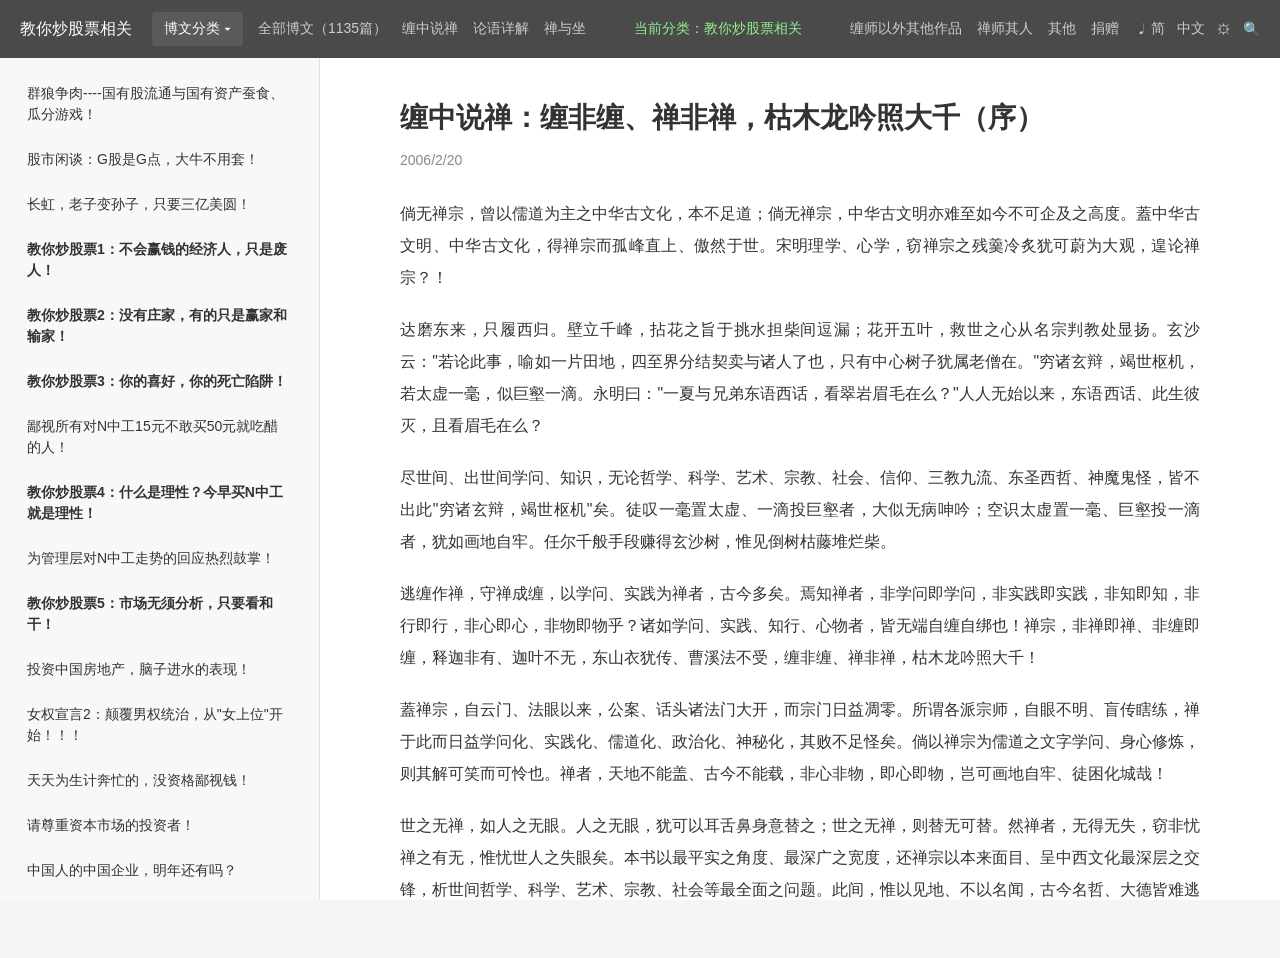
==== index.html @ 2847a3fd "Add files via upload" ====
<!DOCTYPE html>
<html lang="zh-CN">
<head>
    <meta charset="UTF-8">
    <meta name="viewport" content="width=device-width, initial-scale=1.0">
    <title>缠中说禅</title>
    <link rel="stylesheet" href="style.css">
</head>
<body>
    <div class="container">
        <header class="header">
            <div class="header-left">
                <span class="site-title" onclick="switchCategory('stock')" style="cursor:pointer">教你炒股票相关</span>
                <nav class="category-nav">
                    <div class="dropdown">
                        <button class="category-btn active">博文分类 ▾</button>
                        <div class="dropdown-content">
                            <a href="#" class="category-item" data-category="lunyu">文史哲学（《论语》详解）</a>
                            <a href="#" class="category-item" data-category="chan">缠中说禅</a>
                            <a href="#" class="category-item active" data-category="stock">教你炒股票相关</a>
                            <a href="#" class="category-item" data-category="poetry">诗词曲赋</a>
                            <a href="#" class="category-item" data-category="economy">时政经济（缠中说禅经济学）</a>
                            <a href="#" class="category-item" data-category="essay">白话杂文</a>
                            <a href="#" class="category-item" data-category="science">数理科技（缠中说禅医学）</a>
                            <a href="#" class="category-item" data-category="music">音乐艺术</a>
                            <a href="#" class="category-item" data-category="entertainment">流行娱乐</a>
                            <a href="#" class="category-item" data-category="night">那一夜，他的体液喷了我一身</a>
                        </div>
                    </div>
                    <a href="#" class="category-link">全部博文（1135篇）</a>
                    <a href="#" class="category-link" id="taggedArticlesLink">缠中说禅</a>
                    <a href="论语详解.html" class="category-link">论语详解</a>
                    <a href="禅与坐.html" class="category-link">禅与坐</a>
                </nav>
            </div>
            <div class="current-category">当前分类：<span id="category-name">教你炒股票相关</span></div>
            <div class="header-right">
                <nav class="main-nav">
                    <a href="#">缠师以外其他作品</a>
                    <a href="#">禅师其人</a>
                    <a href="#">其他</a>
                    <a href="#">捐赠</a>
                </nav>
                <div class="header-icons">
                    <span class="icon">𝅘𝅥</span>
                    <span class="icon">简</span>
                    <span class="icon">中文</span>
                    <span class="icon">⚙</span>
                    <span class="icon search-icon" id="searchToggle" style="cursor:pointer">🔍</span>
                </div>
                <div class="search-container" id="searchContainer" style="display:none;">
                    <input type="text" id="searchInput" class="search-input" placeholder="搜索文章标题或内容...">
                    <div class="search-results" id="searchResults"></div>
                </div>
            </div>
        </header>

        <div class="main-wrapper">
            <aside class="sidebar">
                <div class="article-list">
                </div>
            </aside>

            <main class="main-content">
                <article class="article">
                    <h1 class="article-title" id="article-title">缠中说禅：缠非缠、禅非禅，枯木龙吟照大千（序）</h1>
                    <div class="article-meta">2006/2/20</div>
                    <div class="article-body" id="article-body" data-wucai-content="true">
                        <p>倘无禅宗，曾以儒道为主之中华古文化，本不足道；倘无禅宗，中华古文明亦难至如今不可企及之高度。蓋中华古文明、中华古文化，得禅宗而孤峰直上、傲然于世。宋明理学、心学，窃禅宗之残羹冷炙犹可蔚为大观，遑论禅宗？！</p>
                        <p>达磨东来，只履西归。壁立千峰，拈花之旨于挑水担柴间逗漏；花开五叶，救世之心从名宗判教处显扬。玄沙云："若论此事，喻如一片田地，四至界分结契卖与诸人了也，只有中心树子犹属老僧在。"穷诸玄辩，竭世枢机，若太虚一毫，似巨壑一滴。永明曰："一夏与兄弟东语西话，看翠岩眉毛在么？"人人无始以来，东语西话、此生彼灭，且看眉毛在么？</p>
                        <p>尽世间、出世间学问、知识，无论哲学、科学、艺术、宗教、社会、信仰、三教九流、东圣西哲、神魔鬼怪，皆不出此"穷诸玄辩，竭世枢机"矣。徒叹一毫置太虚、一滴投巨壑者，大似无病呻吟；空识太虚置一毫、巨壑投一滴者，犹如画地自牢。任尔千般手段赚得玄沙树，惟见倒树枯藤堆烂柴。</p>
                        <p>逃缠作禅，守禅成缠，以学问、实践为禅者，古今多矣。焉知禅者，非学问即学问，非实践即实践，非知即知，非行即行，非心即心，非物即物乎？诸如学问、实践、知行、心物者，皆无端自缠自绑也！禅宗，非禅即禅、非缠即缠，释迦非有、迦叶不无，东山衣犹传、曹溪法不受，缠非缠、禅非禅，枯木龙吟照大千！</p>
                        <p>蓋禅宗，自云门、法眼以来，公案、话头诸法门大开，而宗门日益凋零。所谓各派宗师，自眼不明、盲传瞎练，禅于此而日益学问化、实践化、儒道化、政治化、神秘化，其败不足怪矣。倘以禅宗为儒道之文字学问、身心修炼，则其解可笑而可怜也。禅者，天地不能盖、古今不能载，非心非物，即心即物，岂可画地自牢、徒困化城哉！</p>
                        <p>世之无禅，如人之无眼。人之无眼，犹可以耳舌鼻身意替之；世之无禅，则替无可替。然禅者，无得无失，窃非忧禅之有无，惟忧世人之失眼矣。本书以最平实之角度、最深广之宽度，还禅宗以本来面目、呈中西文化最深层之交锋，析世间哲学、科学、艺术、宗教、社会等最全面之问题。此间，惟以见地、不以名闻，古今名哲、大德皆难逃检点，狮子、野狐，不辩而自辩也。</p>
                        <p>缠中说禅诗曰：</p>
                        <p>渺渺天涯渺渺秋，痴云醉日半山流。可怜一水横空去，万顷烟波不解愁。</p>
                        <p>万山风雨万山秋，浊水舂天碾地流。一叶飘然沧海日，任凭欢喜任凭愁。</p>
                        <p>一天风雨一天秋，江海生涯任水流。白鸟青山时入眼，乾坤无事落闲愁。</p>
                        <p>刹那春光刹那秋，乾坤何处不风流。眼声耳色横今古，谁赋新词谁说愁？</p>
                        <p>渺渺天涯渺渺秋，乾坤一水古今流。巫云楚雨催昏晓，半入相思半入愁。</p>
                        <p>乾坤梦入几春秋，刹那风云岁月流。剑胆琴心横浩气，须弥踏破死生愁。</p>
                        <p>一生风雨一生秋，天地虚舟清浊流。浪逐白鸥湖海梦，红尘随处入穷愁。</p>
                        <p>磕破山春复海秋，一尘天地竞风流。耳声眼色成今古，日月低昂愁底愁？</p>
                        <p>渺渺天涯渺渺秋，绮霞烟水自空流。谁怜西岭西风后，满地相思满地愁。</p>
                        <p>满城风雨满城秋，一水横空天地流。独上孤峰倾百斗，披云啸尽古今愁。</p>
                        <p>一番风雨一番秋，依旧青山枕碧流。溅血长虹贯天地，羲和鞭堕六龙愁。</p>
                        <p>万古长空春复秋，一朝风月乍星流。乱峰深处斜阳下，木落花飞愁自愁。</p>
                    </div>
                </article>

                <nav class="pagination">
                    <a href="#" class="pagination-item prev">
                        <span class="pagination-label">上一页</span>
                        <span class="pagination-title">缠中说禅：缠非缠、禅非禅，枯木龙吟照大千。（九）(2006/2/20 25:55)</span>
                    </a>
                    <a href="#" class="pagination-item next">
                        <span class="pagination-label">下一页</span>
                        <span class="pagination-title">缠中说禅：缠非缠、禅非禅，枯木龙吟照大千。（十一）(2006/2/3 20:11:20)</span>
                    </a>
                </nav>

                <div class="bottom-nav">
                    <a href="#" class="bottom-link">深入探索</a>
                    <a href="#" class="bottom-link active">回论坛</a>
                </div>
            </main>
        </div>
    </div>
    
    <!-- 右键菜单 -->
    <div id="context-menu" class="context-menu">
        <div class="context-menu-item" id="add-flag">
            <span class="context-menu-icon">🚩</span>
            添加标签
        </div>
        <div class="context-menu-item danger" id="remove-flag">
            <span class="context-menu-icon">❌</span>
            删除标签
        </div>
        <div class="context-menu-divider"></div>
        <div class="context-menu-item" id="view-flags">
            <span class="context-menu-icon">📋</span>
            查看所有标签文章
        </div>
    </div>
    
    <script src="script.js"></script>
</body>
</html>
---- style.css ----
* {
    margin: 0;
    padding: 0;
    box-sizing: border-box;
}

html, body {
    overflow-x: hidden;
    overflow-y: hidden;
    height: 100%;
}

body {
    font-family: -apple-system, BlinkMacSystemFont, "Segoe UI", Roboto, "Helvetica Neue", Arial, sans-serif;
    background-color: #f5f5f5;
    color: #333;
    overflow-x: hidden;
}

.container {
    display: flex;
    flex-direction: column;
    height: 100vh;
}

.header {
    background-color: #4a4a4a;
    color: white;
    padding: 12px 20px;
    display: flex;
    justify-content: space-between;
    align-items: center;
    box-shadow: 0 2px 4px rgba(0,0,0,0.1);
    flex-wrap: wrap;
}

.header-left {
    display: flex;
    align-items: center;
    gap: 20px;
}

.site-title {
    font-size: 16px;
    font-weight: 500;
}

.category-nav {
    display: flex;
    gap: 15px;
    align-items: center;
}

.dropdown {
    position: relative;
    display: inline-block;
}

.category-btn {
    background-color: transparent;
    color: white;
    border: none;
    padding: 8px 12px;
    font-size: 14px;
    cursor: pointer;
    border-radius: 4px;
    transition: background-color 0.2s;
}

.category-btn:hover {
    background-color: #5a5a5a;
}

.category-btn.active {
    background-color: #5a5a5a;
}

.dropdown-content {
    display: none;
    position: absolute;
    background-color: #5a5a5a;
    min-width: 280px;
    box-shadow: 0 8px 16px rgba(0,0,0,0.2);
    z-index: 1000;
    border-radius: 4px;
    top: 100%;
    left: 0;
    margin-top: -4px;
}

.dropdown:hover .dropdown-content {
    display: block;
}

.category-item:first-child {
    padding-top: 16px;
}

.category-item {
    color: white;
    padding: 12px 16px;
    text-decoration: none;
    display: block;
    font-size: 14px;
    transition: background-color 0.2s;
}

.category-item:hover {
    background-color: #6a6a6a;
}

.category-item.active {
    background-color: #7a7a7a;
    color: #90EE90;
}

.category-link {
    color: #ccc;
    text-decoration: none;
    font-size: 14px;
}

.category-link:hover,
.category-link.active {
    color: white;
}

.header-right {
    display: flex;
    align-items: center;
    gap: 20px;
}

.main-nav {
    display: flex;
    gap: 15px;
}

.main-nav a {
    color: #ccc;
    text-decoration: none;
    font-size: 14px;
}

.main-nav a:hover {
    color: white;
}

.header-icons {
    display: flex;
    gap: 12px;
    align-items: center;
}

.icon {
    cursor: pointer;
    color: #ccc;
    font-size: 14px;
}

.icon:hover {
    color: white;
}

.current-category {
    font-size: 14px;
    color: #90EE90;
}

.main-wrapper {
    display: flex;
    flex: 1;
}

.sidebar {
    width: 320px;
    background-color: #f8f8f8;
    border-right: 1px solid #e0e0e0;
    overflow-y: auto;
    height: 100vh;
    position: sticky;
    top: 0;
}

.article-list {
    padding: 15px;
}

.article-item {
    display: block;
    padding: 10px 12px;
    color: #333;
    text-decoration: none;
    font-size: 14px;
    border-radius: 4px;
    margin-bottom: 4px;
    line-height: 1.5;
}

.article-item:hover {
    background-color: #e8e8e8;
}

.article-item.active {
    background-color: #e0e0e0;
    font-weight: 500;
}

.main-content {
    flex: 1;
    padding: 40px 80px;
    background-color: white;
    min-height: 100vh;
    overflow-y: auto;
    height: 100vh;
}

.article {
    max-width: 1140px;
    margin: 0 auto;
}

.article-title {
    font-size: 28px;
    font-weight: 600;
    margin-bottom: 15px;
    line-height: 1.4;
}

.article-meta {
    color: #888;
    font-size: 14px;
    margin-bottom: 30px;
}

.article-body {
    font-size: 16px;
    line-height: 2;
}

.article-body p {
    margin-bottom: 20px;
    text-align: justify;
}

.article-body .poetry {
    text-align: center;
    line-height: 2.2;
}

.article-body .poetry p {
    text-align: center;
    margin-bottom: 10px;
}

.pagination {
    display: flex;
    justify-content: space-between;
    margin-top: 60px;
    padding-top: 30px;
    border-top: 1px solid #e0e0e0;
}

.pagination-item {
    display: flex;
    flex-direction: column;
    max-width: 45%;
    padding: 15px 20px;
    border: 1px solid #e0e0e0;
    border-radius: 6px;
    text-decoration: none;
    color: #333;
    transition: background-color 0.2s;
}

.pagination-item:hover {
    background-color: #f8f8f8;
}

.search-container {
    position: absolute;
    top: 60px;
    right: 20px;
    width: 400px;
    max-width: 90vw;
    background: white;
    border-radius: 8px;
    box-shadow: 0 4px 12px rgba(0,0,0,0.15);
    z-index: 1000;
    padding: 15px;
}

.search-input {
    width: 100%;
    padding: 12px 15px;
    font-size: 14px;
    border: 2px solid #e0e0e0;
    border-radius: 6px;
    outline: none;
    transition: border-color 0.3s;
}

.search-input:focus {
    border-color: #4a90e2;
}

.search-results {
    max-height: 500px;
    overflow-y: auto;
    margin-top: 10px;
}

.search-result-item {
    padding: 12px;
    border-bottom: 1px solid #f0f0f0;
    cursor: pointer;
    transition: background-color 0.2s;
}

.search-result-item:hover {
    background-color: #f8f9fa;
}

.search-result-item:last-child {
    border-bottom: none;
}

.search-result-title {
    font-size: 14px;
    font-weight: 500;
    color: #333;
    margin-bottom: 4px;
}

.search-result-date {
    font-size: 12px;
    color: #999;
    margin-bottom: 6px;
}

.search-result-preview {
    font-size: 12px;
    color: #666;
    line-height: 1.4;
    overflow: hidden;
    text-overflow: ellipsis;
    display: -webkit-box;
    -webkit-line-clamp: 2;
    -webkit-box-orient: vertical;
}

.search-highlight {
    background-color: #fff3cd;
    font-weight: 500;
}

.search-no-results {
    text-align: center;
    padding: 30px;
    color: #999;
    font-size: 14px;
}

.search-stats {
    font-size: 12px;
    color: #666;
    margin-bottom: 10px;
    padding-bottom: 10px;
    border-bottom: 1px solid #f0f0f0;
}

.pagination-item.prev {
    text-align: left;
}

.pagination-item.next {
    text-align: right;
}

.pagination-label {
    font-size: 14px;
    color: #888;
    margin-bottom: 5px;
}

.pagination-title {
    font-size: 14px;
    line-height: 1.5;
}

.bottom-nav {
    display: flex;
    justify-content: center;
    gap: 20px;
    margin-top: 40px;
    padding-top: 30px;
    border-top: 1px solid #e0e0e0;
}

.bottom-link {
    color: #666;
    text-decoration: none;
    font-size: 14px;
}

.bottom-link:hover,
.bottom-link.active {
    color: #333;
    text-decoration: underline;
}

@media (max-width: 768px) {
    .sidebar {
        width: 250px;
    }
    
    .main-content {
        padding: 20px 30px;
    }
}

/* ==================== 标签功能样式 ==================== */
.article-item {
    position: relative;
}

.article-item .flag-icon {
    position: absolute;
    right: 8px;
    top: 50%;
    transform: translateY(-50%);
    font-size: 14px;
    line-height: 1;
    z-index: 1;
    cursor: pointer;
    transition: transform 0.2s, filter 0.2s;
}

.article-item .flag-icon:hover {
    transform: translateY(-50%) scale(1.3);
    filter: drop-shadow(0 0 3px #ff4444);
}

.article-item.has-flag {
}

/* 右键菜单 */
.context-menu {
    position: fixed;
    background: white;
    border-radius: 6px;
    box-shadow: 0 4px 16px rgba(0, 0, 0, 0.2);
    z-index: 10000;
    min-width: 160px;
    padding: 6px 0;
    display: none;
}

.context-menu.show {
    display: block;
}

.context-menu-item {
    padding: 10px 16px;
    font-size: 14px;
    color: #333;
    cursor: pointer;
    display: flex;
    align-items: center;
    gap: 10px;
    transition: background-color 0.15s;
}

.context-menu-item:hover {
    background-color: #f5f5f5;
}

.context-menu-item.danger {
    color: #e53935;
}

.context-menu-item.danger:hover {
    background-color: #ffebee;
}

.context-menu-divider {
    height: 1px;
    background: #eee;
    margin: 4px 0;
}

.context-menu-icon {
    width: 18px;
    text-align: center;
    font-size: 14px;
}
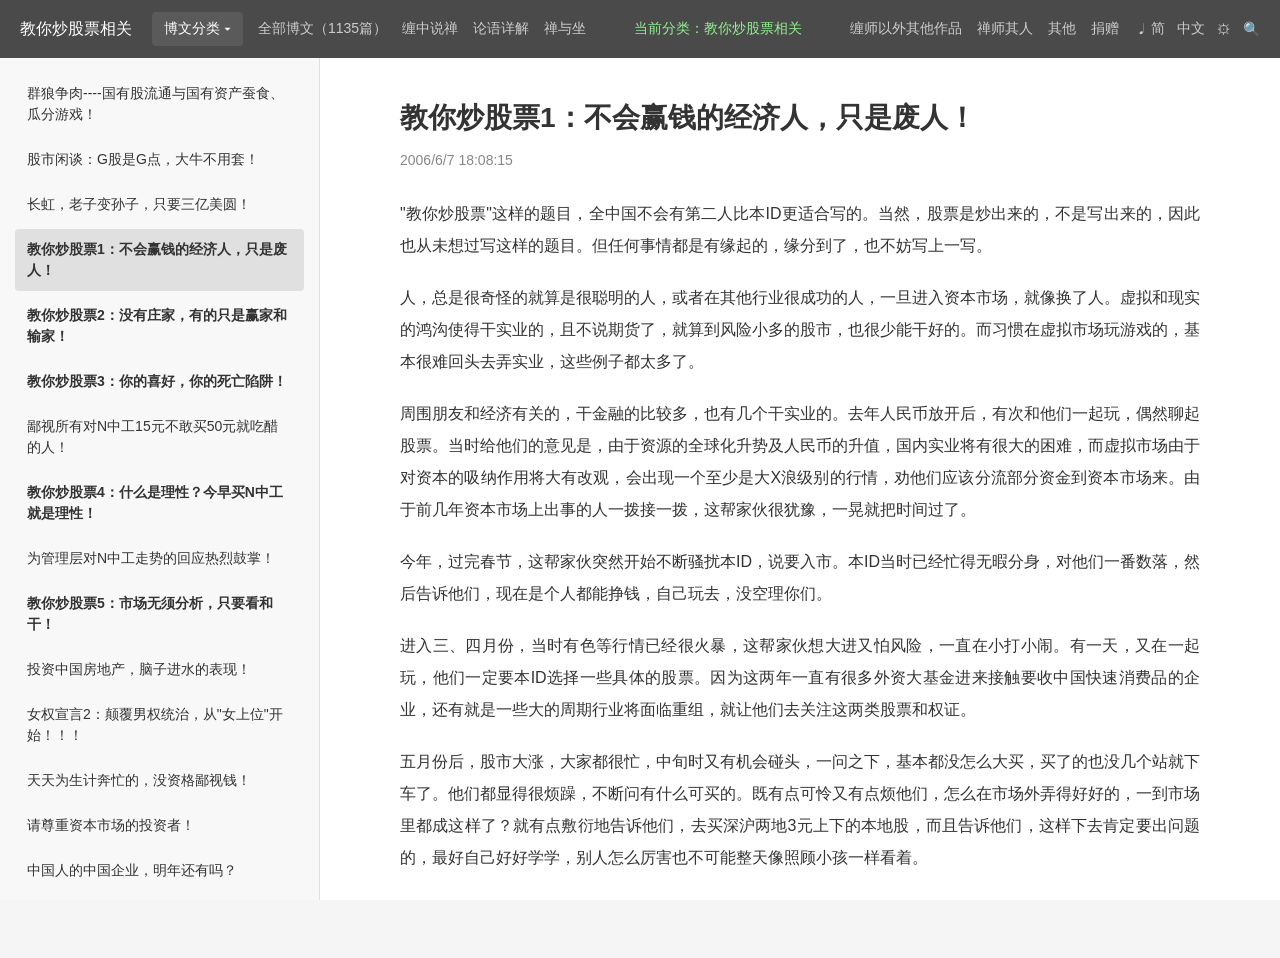
==== commit 0cc58417: "Add files via upload" ====
--- a/index.html
+++ b/index.html
@@ -65,7 +65,7 @@
                 <article class="article">
                     <h1 class="article-title" id="article-title">缠中说禅：缠非缠、禅非禅，枯木龙吟照大千（序）</h1>
                     <div class="article-meta">2006/2/20</div>
-                    <div class="article-body" id="article-body" data-wucai-content="true">
+                    <div class="article-body" id="article-body">
                         <p>倘无禅宗，曾以儒道为主之中华古文化，本不足道；倘无禅宗，中华古文明亦难至如今不可企及之高度。蓋中华古文明、中华古文化，得禅宗而孤峰直上、傲然于世。宋明理学、心学，窃禅宗之残羹冷炙犹可蔚为大观，遑论禅宗？！</p>
                         <p>达磨东来，只履西归。壁立千峰，拈花之旨于挑水担柴间逗漏；花开五叶，救世之心从名宗判教处显扬。玄沙云："若论此事，喻如一片田地，四至界分结契卖与诸人了也，只有中心树子犹属老僧在。"穷诸玄辩，竭世枢机，若太虚一毫，似巨壑一滴。永明曰："一夏与兄弟东语西话，看翠岩眉毛在么？"人人无始以来，东语西话、此生彼灭，且看眉毛在么？</p>
                         <p>尽世间、出世间学问、知识，无论哲学、科学、艺术、宗教、社会、信仰、三教九流、东圣西哲、神魔鬼怪，皆不出此"穷诸玄辩，竭世枢机"矣。徒叹一毫置太虚、一滴投巨壑者，大似无病呻吟；空识太虚置一毫、巨壑投一滴者，犹如画地自牢。任尔千般手段赚得玄沙树，惟见倒树枯藤堆烂柴。</p>
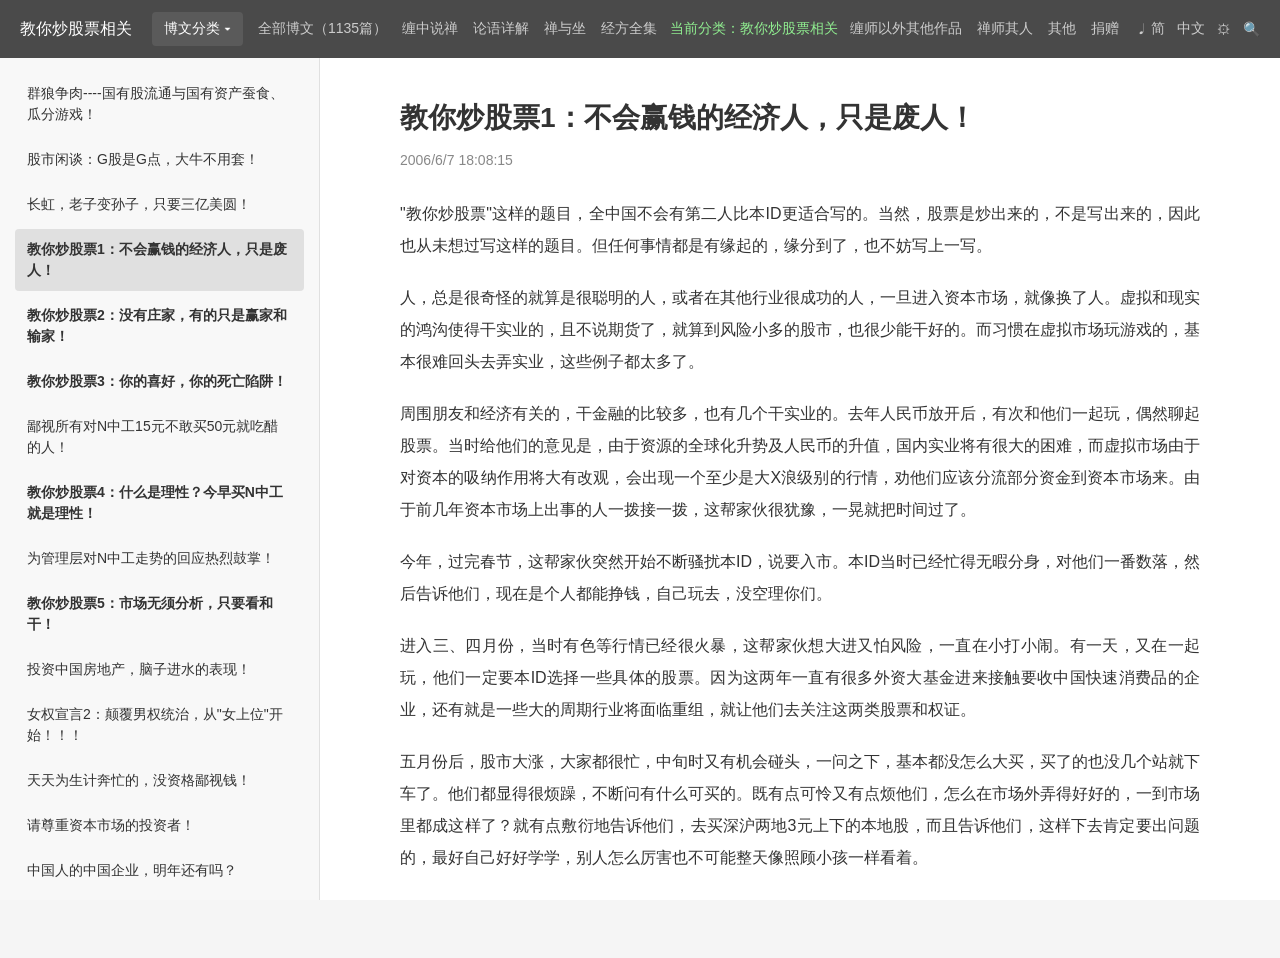
==== commit fbc91f57: "Add files via upload" ====
--- a/index.html
+++ b/index.html
@@ -4,6 +4,7 @@
     <meta charset="UTF-8">
     <meta name="viewport" content="width=device-width, initial-scale=1.0">
     <title>缠中说禅</title>
+    <link rel="icon" type="image/svg+xml" href="favicon.svg">
     <link rel="stylesheet" href="style.css">
 </head>
 <body>
@@ -30,7 +31,8 @@
                     <a href="#" class="category-link">全部博文（1135篇）</a>
                     <a href="#" class="category-link" id="taggedArticlesLink">缠中说禅</a>
                     <a href="论语详解.html" class="category-link">论语详解</a>
-                    <a href="禅与坐.html" class="category-link">禅与坐</a>
+                    <a href="禅与坐.html" class="category-link">禅与坐</a>
+                    <a href="伤寒金匮方剂全集.html" class="category-link">经方全集</a>
                 </nav>
             </div>
             <div class="current-category">当前分类：<span id="category-name">教你炒股票相关</span></div>
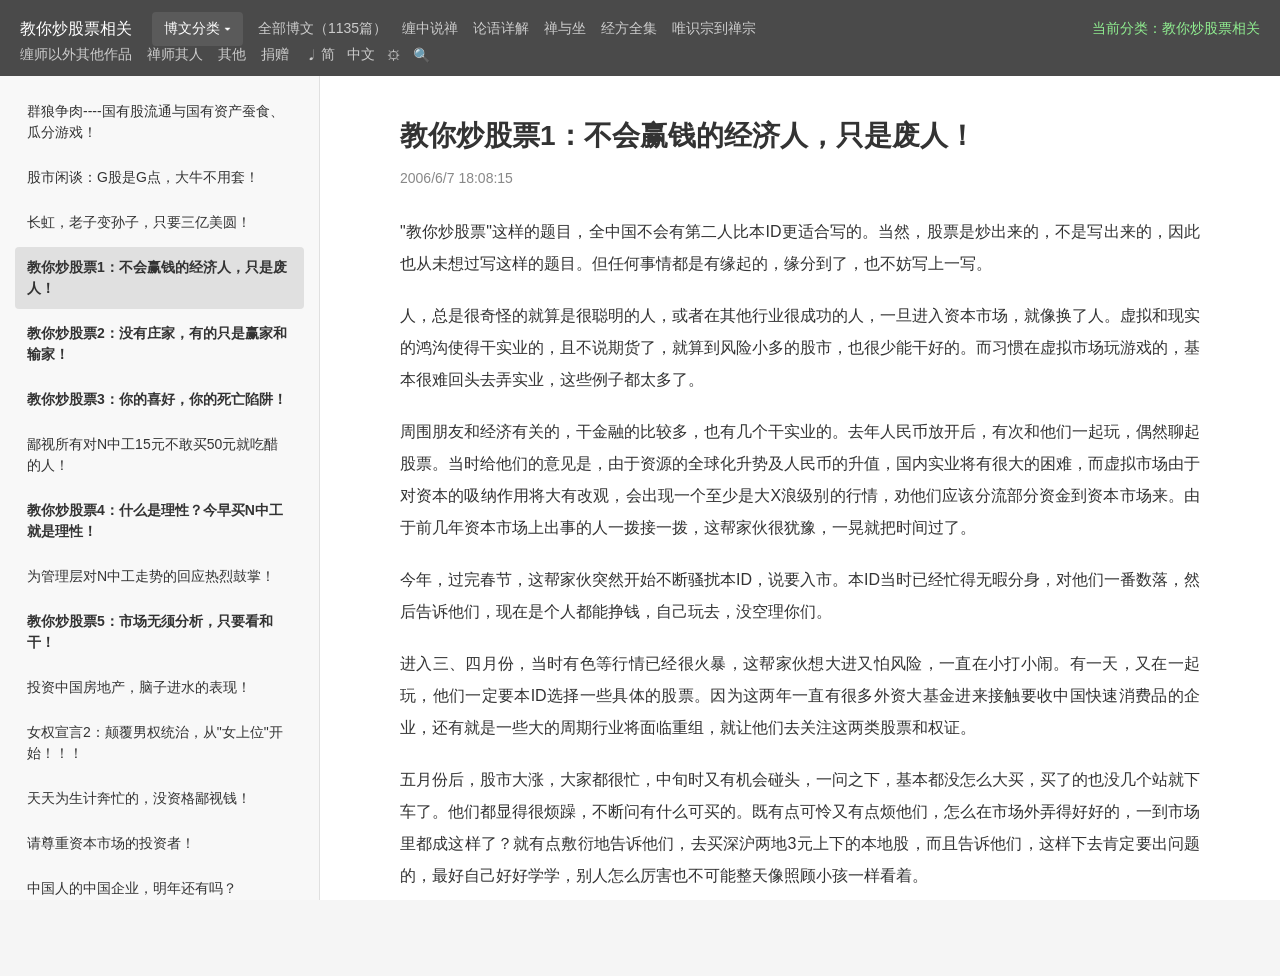
==== commit 8e5bc079: "Add files via upload" ====
--- a/index.html
+++ b/index.html
@@ -32,7 +32,8 @@
                     <a href="#" class="category-link" id="taggedArticlesLink">缠中说禅</a>
                     <a href="论语详解.html" class="category-link">论语详解</a>
                     <a href="禅与坐.html" class="category-link">禅与坐</a>
-                    <a href="伤寒金匮方剂全集.html" class="category-link">经方全集</a>
+                    <a href="伤寒金匮方剂全集.html" class="category-link">经方全集</a>
+                    <a href="唯识宗到禅宗.html" class="category-link">唯识宗到禅宗</a>
                 </nav>
             </div>
             <div class="current-category">当前分类：<span id="category-name">教你炒股票相关</span></div>
